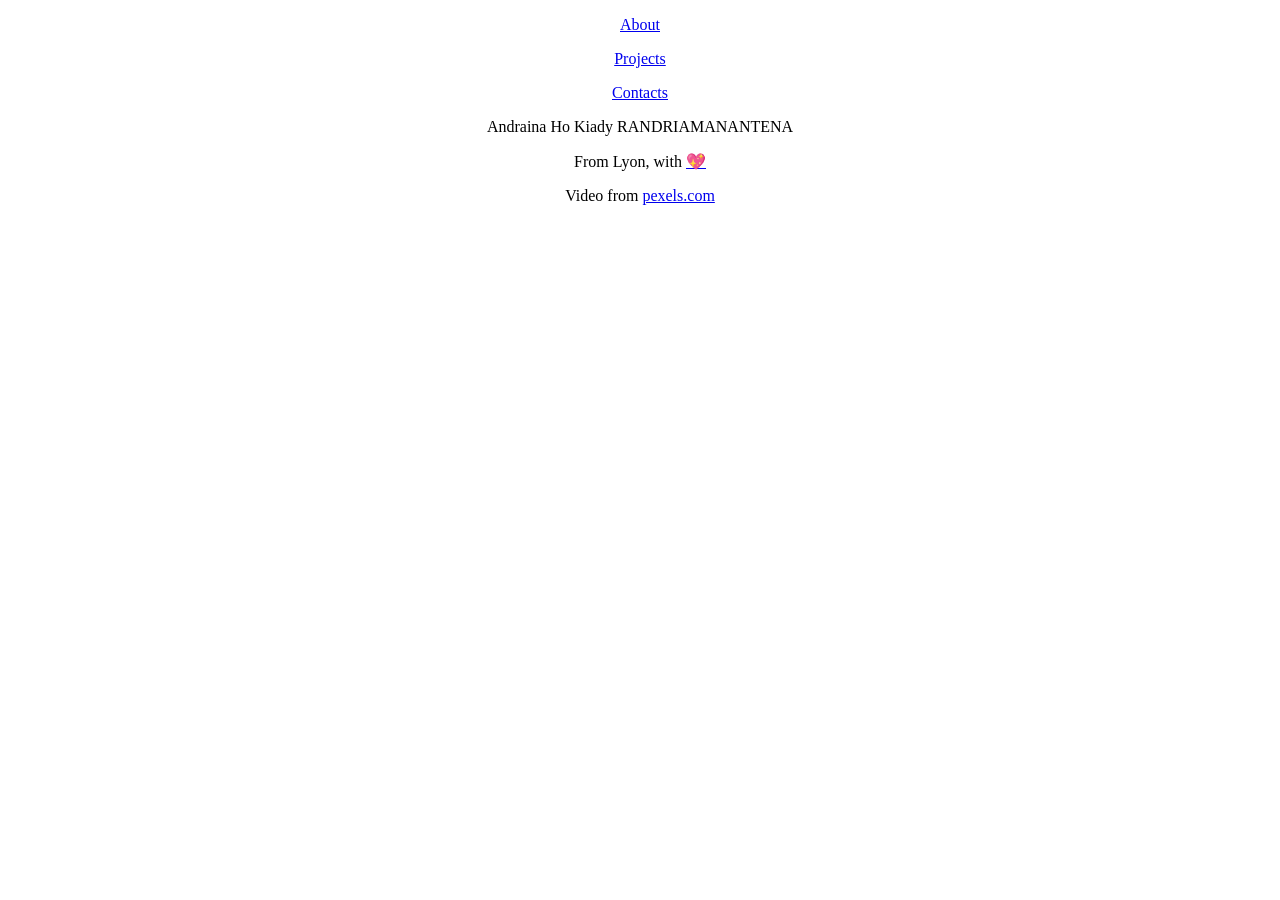
==== index.html @ d19f9515 "refonte" ====
<!DOCTYPE html>
<html>
<head>
	<title>Andraina Ho Kiady</title>
	<meta charset="utf-8">
	<link href="css/main.css" rel="stylesheet" type="text/css">
	<link href="css/index.css" rel="stylesheet" type="text/css">
</head>
<body>
<nav>
	<p><a href="about.html">About</a></p>
	<p><a href="projects.html">Projects</a></p>
	<p><a href="contacts.html">Contacts</a></p>
</nav>
</nav>
	<video autoplay loop id="bgVideo">
		<source src="images/bubbles.webm" type="video/webm">
	</video>
	<section>
		<h1>Hello, world !</h1>
		<h2>Welcome to my page, feel free to move around with the links at the top! :)</h2>
	</section>
	<footer>
		<p>Andraina Ho Kiady RANDRIAMANANTENA</p>
		<p>From Lyon, with  <a href="http://miochan.net/wp-content/images/2009/05/kon-gif-002.gif" id="moemoe">💖</a></p>
		<p>Video from <a href="https://www.pexels.com/video/pattern-abstract-slow-motion-vintage-3958317/">pexels.com</a></p>
	</footer>
</body>
</html>
---- css/index.css ----
@import url('https://fonts.googleapis.com/css2?family=Varela+Round&display=swap');

#bgVideo{
	position: fixed;
	right: 0;
	bottom: 0;
	min-width: 100%;
	min-height: 100%;
	z-index: -100;
}

section {
	display: flex;
	position: absolute;
	flex-direction: column;
	top: 35%;
	width: 100%;
	align-items: center;
	color: white;
	left: 0;
}

h2{
	font-size: 12pt;
	width: 35%;
	text-align: center;
}

h1 {
	font-size: 48pt;
	text-align: center;
}

p{
	text-align: center;
}
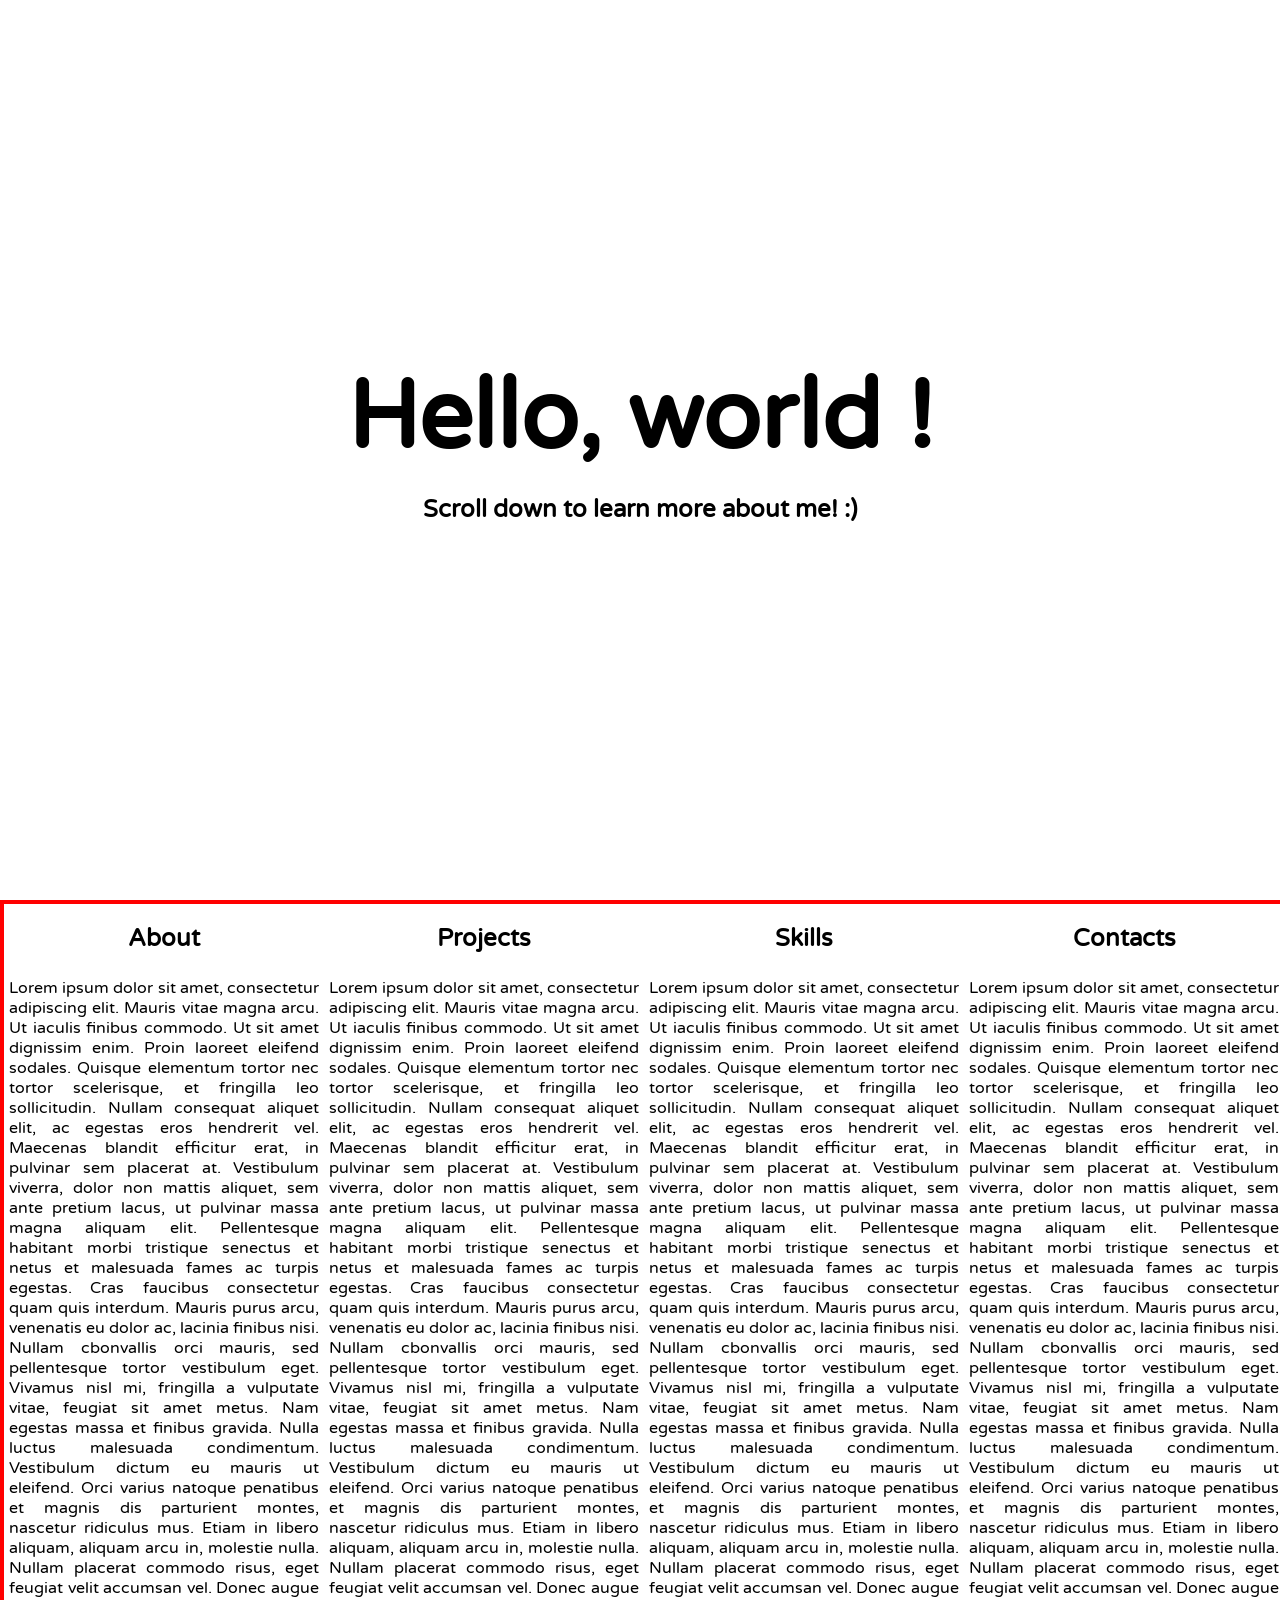
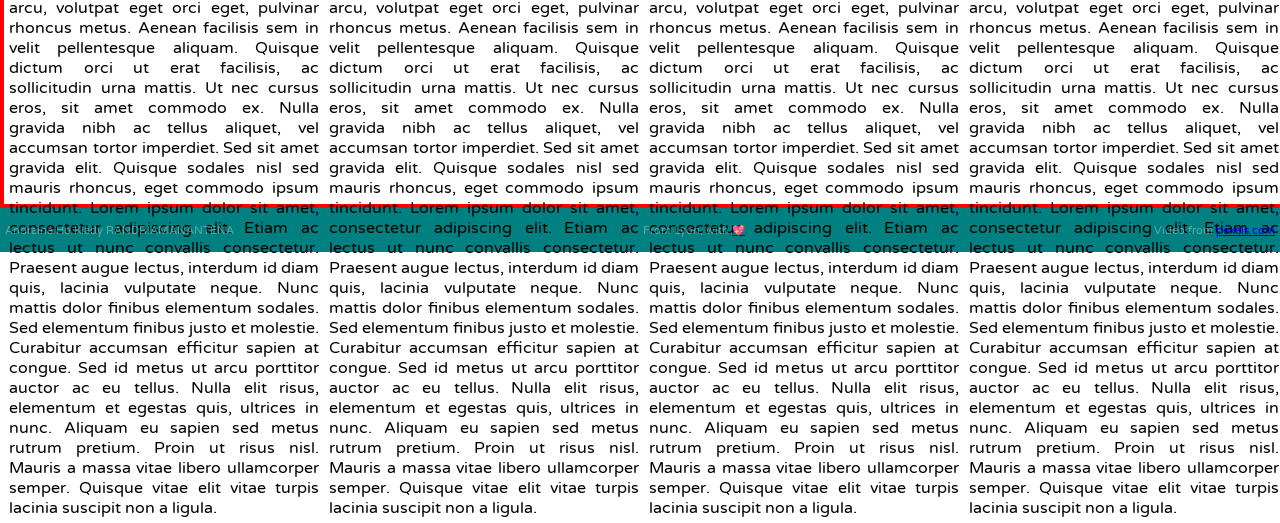
==== commit 0ab3d383: "cleaning up some stuffs" ====
--- a/index.html
+++ b/index.html
@@ -4,22 +4,56 @@
 	<title>Andraina Ho Kiady</title>
 	<meta charset="utf-8">
 	<link href="css/main.css" rel="stylesheet" type="text/css">
-	<link href="css/index.css" rel="stylesheet" type="text/css">
 </head>
 <body>
-<nav>
-	<p><a href="about.html">About</a></p>
-	<p><a href="projects.html">Projects</a></p>
-	<p><a href="contacts.html">Contacts</a></p>
-</nav>
-</nav>
-	<video autoplay loop id="bgVideo">
-		<source src="images/bubbles.webm" type="video/webm">
-	</video>
-	<section>
-		<h1>Hello, world !</h1>
-		<h2>Welcome to my page, feel free to move around with the links at the top! :)</h2>
-	</section>
+	<div id="hello">
+		<div id="greetings">
+			<h1>Hello, world !</h1>
+			<h2>Scroll down to learn more about me! :)</h2>
+		</div>
+	</div>
+	<div id="links">
+		<div class="content">
+			<h2 class="sectionTitle">About</h2>
+			<p class="sectionContent">Lorem ipsum dolor sit amet, consectetur adipiscing elit. Mauris vitae magna arcu. Ut iaculis finibus commodo. Ut sit amet dignissim enim. Proin laoreet eleifend sodales. Quisque elementum tortor nec tortor scelerisque, et fringilla leo sollicitudin. Nullam consequat aliquet elit, ac egestas eros hendrerit vel. Maecenas blandit efficitur erat, in pulvinar sem placerat at. Vestibulum viverra, dolor non mattis aliquet, sem ante pretium lacus, ut pulvinar massa magna aliquam elit. Pellentesque habitant morbi tristique senectus et netus et malesuada fames ac turpis egestas. Cras faucibus consectetur quam quis interdum. Mauris purus arcu, venenatis eu dolor ac, lacinia finibus nisi.
+	
+	Nullam cbonvallis orci mauris, sed pellentesque tortor vestibulum eget. Vivamus nisl mi, fringilla a vulputate vitae, feugiat sit amet metus. Nam egestas massa et finibus gravida. Nulla luctus malesuada condimentum. Vestibulum dictum eu mauris ut eleifend. Orci varius natoque penatibus et magnis dis parturient montes, nascetur ridiculus mus. Etiam in libero aliquam, aliquam arcu in, molestie nulla. Nullam placerat commodo risus, eget feugiat velit accumsan vel. Donec augue arcu, volutpat eget orci eget, pulvinar rhoncus metus. Aenean facilisis sem in velit pellentesque aliquam. Quisque dictum orci ut erat facilisis, ac sollicitudin urna mattis. Ut nec cursus eros, sit amet commodo ex. Nulla gravida nibh ac tellus aliquet, vel accumsan tortor imperdiet. Sed sit amet gravida elit. Quisque sodales nisl sed mauris rhoncus, eget commodo ipsum tincidunt. 
+	
+	Lorem ipsum dolor sit amet, consectetur adipiscing elit. Etiam ac lectus ut nunc convallis consectetur. Praesent augue lectus, interdum id diam quis, lacinia vulputate neque. Nunc mattis dolor finibus elementum sodales. Sed elementum finibus justo et molestie. Curabitur accumsan efficitur sapien at congue. Sed id metus ut arcu porttitor auctor ac eu tellus. Nulla elit risus, elementum et egestas quis, ultrices in nunc. Aliquam eu sapien sed metus rutrum pretium. Proin ut risus nisl. Mauris a massa vitae libero ullamcorper semper.
+	
+	Quisque vitae elit vitae turpis lacinia suscipit non a ligula.</p>
+	</div>
+		<div class="content">
+			<h2 class="sectionTitle">Projects</h2>
+			<p class="sectionContent">Lorem ipsum dolor sit amet, consectetur adipiscing elit. Mauris vitae magna arcu. Ut iaculis finibus commodo. Ut sit amet dignissim enim. Proin laoreet eleifend sodales. Quisque elementum tortor nec tortor scelerisque, et fringilla leo sollicitudin. Nullam consequat aliquet elit, ac egestas eros hendrerit vel. Maecenas blandit efficitur erat, in pulvinar sem placerat at. Vestibulum viverra, dolor non mattis aliquet, sem ante pretium lacus, ut pulvinar massa magna aliquam elit. Pellentesque habitant morbi tristique senectus et netus et malesuada fames ac turpis egestas. Cras faucibus consectetur quam quis interdum. Mauris purus arcu, venenatis eu dolor ac, lacinia finibus nisi.
+	
+	Nullam cbonvallis orci mauris, sed pellentesque tortor vestibulum eget. Vivamus nisl mi, fringilla a vulputate vitae, feugiat sit amet metus. Nam egestas massa et finibus gravida. Nulla luctus malesuada condimentum. Vestibulum dictum eu mauris ut eleifend. Orci varius natoque penatibus et magnis dis parturient montes, nascetur ridiculus mus. Etiam in libero aliquam, aliquam arcu in, molestie nulla. Nullam placerat commodo risus, eget feugiat velit accumsan vel. Donec augue arcu, volutpat eget orci eget, pulvinar rhoncus metus. Aenean facilisis sem in velit pellentesque aliquam. Quisque dictum orci ut erat facilisis, ac sollicitudin urna mattis. Ut nec cursus eros, sit amet commodo ex. Nulla gravida nibh ac tellus aliquet, vel accumsan tortor imperdiet. Sed sit amet gravida elit. Quisque sodales nisl sed mauris rhoncus, eget commodo ipsum tincidunt. 
+	
+	Lorem ipsum dolor sit amet, consectetur adipiscing elit. Etiam ac lectus ut nunc convallis consectetur. Praesent augue lectus, interdum id diam quis, lacinia vulputate neque. Nunc mattis dolor finibus elementum sodales. Sed elementum finibus justo et molestie. Curabitur accumsan efficitur sapien at congue. Sed id metus ut arcu porttitor auctor ac eu tellus. Nulla elit risus, elementum et egestas quis, ultrices in nunc. Aliquam eu sapien sed metus rutrum pretium. Proin ut risus nisl. Mauris a massa vitae libero ullamcorper semper.
+	
+	Quisque vitae elit vitae turpis lacinia suscipit non a ligula.</p>
+		</div>
+		<div class="content">
+			<h2 class="sectionTitle">Skills</h2>
+			<p class="sectionContent">Lorem ipsum dolor sit amet, consectetur adipiscing elit. Mauris vitae magna arcu. Ut iaculis finibus commodo. Ut sit amet dignissim enim. Proin laoreet eleifend sodales. Quisque elementum tortor nec tortor scelerisque, et fringilla leo sollicitudin. Nullam consequat aliquet elit, ac egestas eros hendrerit vel. Maecenas blandit efficitur erat, in pulvinar sem placerat at. Vestibulum viverra, dolor non mattis aliquet, sem ante pretium lacus, ut pulvinar massa magna aliquam elit. Pellentesque habitant morbi tristique senectus et netus et malesuada fames ac turpis egestas. Cras faucibus consectetur quam quis interdum. Mauris purus arcu, venenatis eu dolor ac, lacinia finibus nisi.
+	
+	Nullam cbonvallis orci mauris, sed pellentesque tortor vestibulum eget. Vivamus nisl mi, fringilla a vulputate vitae, feugiat sit amet metus. Nam egestas massa et finibus gravida. Nulla luctus malesuada condimentum. Vestibulum dictum eu mauris ut eleifend. Orci varius natoque penatibus et magnis dis parturient montes, nascetur ridiculus mus. Etiam in libero aliquam, aliquam arcu in, molestie nulla. Nullam placerat commodo risus, eget feugiat velit accumsan vel. Donec augue arcu, volutpat eget orci eget, pulvinar rhoncus metus. Aenean facilisis sem in velit pellentesque aliquam. Quisque dictum orci ut erat facilisis, ac sollicitudin urna mattis. Ut nec cursus eros, sit amet commodo ex. Nulla gravida nibh ac tellus aliquet, vel accumsan tortor imperdiet. Sed sit amet gravida elit. Quisque sodales nisl sed mauris rhoncus, eget commodo ipsum tincidunt. 
+	
+	Lorem ipsum dolor sit amet, consectetur adipiscing elit. Etiam ac lectus ut nunc convallis consectetur. Praesent augue lectus, interdum id diam quis, lacinia vulputate neque. Nunc mattis dolor finibus elementum sodales. Sed elementum finibus justo et molestie. Curabitur accumsan efficitur sapien at congue. Sed id metus ut arcu porttitor auctor ac eu tellus. Nulla elit risus, elementum et egestas quis, ultrices in nunc. Aliquam eu sapien sed metus rutrum pretium. Proin ut risus nisl. Mauris a massa vitae libero ullamcorper semper.
+	
+	Quisque vitae elit vitae turpis lacinia suscipit non a ligula.</p>
+		</div>
+		<div class="content">
+			<h2 class="sectionTitle">Contacts</h2>
+			<p class="sectionContent">Lorem ipsum dolor sit amet, consectetur adipiscing elit. Mauris vitae magna arcu. Ut iaculis finibus commodo. Ut sit amet dignissim enim. Proin laoreet eleifend sodales. Quisque elementum tortor nec tortor scelerisque, et fringilla leo sollicitudin. Nullam consequat aliquet elit, ac egestas eros hendrerit vel. Maecenas blandit efficitur erat, in pulvinar sem placerat at. Vestibulum viverra, dolor non mattis aliquet, sem ante pretium lacus, ut pulvinar massa magna aliquam elit. Pellentesque habitant morbi tristique senectus et netus et malesuada fames ac turpis egestas. Cras faucibus consectetur quam quis interdum. Mauris purus arcu, venenatis eu dolor ac, lacinia finibus nisi.
+	
+	Nullam cbonvallis orci mauris, sed pellentesque tortor vestibulum eget. Vivamus nisl mi, fringilla a vulputate vitae, feugiat sit amet metus. Nam egestas massa et finibus gravida. Nulla luctus malesuada condimentum. Vestibulum dictum eu mauris ut eleifend. Orci varius natoque penatibus et magnis dis parturient montes, nascetur ridiculus mus. Etiam in libero aliquam, aliquam arcu in, molestie nulla. Nullam placerat commodo risus, eget feugiat velit accumsan vel. Donec augue arcu, volutpat eget orci eget, pulvinar rhoncus metus. Aenean facilisis sem in velit pellentesque aliquam. Quisque dictum orci ut erat facilisis, ac sollicitudin urna mattis. Ut nec cursus eros, sit amet commodo ex. Nulla gravida nibh ac tellus aliquet, vel accumsan tortor imperdiet. Sed sit amet gravida elit. Quisque sodales nisl sed mauris rhoncus, eget commodo ipsum tincidunt. 
+	
+	Lorem ipsum dolor sit amet, consectetur adipiscing elit. Etiam ac lectus ut nunc convallis consectetur. Praesent augue lectus, interdum id diam quis, lacinia vulputate neque. Nunc mattis dolor finibus elementum sodales. Sed elementum finibus justo et molestie. Curabitur accumsan efficitur sapien at congue. Sed id metus ut arcu porttitor auctor ac eu tellus. Nulla elit risus, elementum et egestas quis, ultrices in nunc. Aliquam eu sapien sed metus rutrum pretium. Proin ut risus nisl. Mauris a massa vitae libero ullamcorper semper.
+	
+	Quisque vitae elit vitae turpis lacinia suscipit non a ligula.</p>
+		</div>
+	</div>
 	<footer>
 		<p>Andraina Ho Kiady RANDRIAMANANTENA</p>
 		<p>From Lyon, with  <a href="http://miochan.net/wp-content/images/2009/05/kon-gif-002.gif" id="moemoe">💖</a></p>
--- a/css/main.css
+++ b/css/main.css
@@ -0,0 +1,69 @@
+@import url('https://fonts.googleapis.com/css2?family=Varela+Round&display=swap');
+@import url('https://fonts.googleapis.com/css2?family=Changa+One&display=swap');
+
+html, body {
+  margin:0px;
+  height:100vh;
+}
+
+#links {
+	height: 100vh;
+	width: 100vw;
+	display: flex;
+	border: solid 4px red;
+}
+
+#hello {
+	height: 100vh ;
+	background: linear-gradient(rgba(0,255,0,0) 80%, rgba(255,255,255,1)) 80%, url("../media/bg.jpg");
+	background-size: cover;
+	background-repeat: no-repeat;
+	position: relative;
+}
+
+#greetings{
+	position: absolute;
+	top: 40%;
+	left: 0%;
+	width: 100%;
+	text-align: center;
+}
+
+#content{
+	width: 75%;
+	padding: 25px;	
+}
+
+body {
+	font-family: "Varela Round", sans-serif;
+}
+
+
+h1{
+	margin: 0;
+	font-size: 72pt;
+}
+
+
+h1, h2{
+	text-align: center;
+}
+
+p{
+	text-align: justify;
+	padding: 5px;
+}
+
+footer{
+	background: teal;
+	font-size: 8pt;
+	bottom: 0;
+	color: rgba(255,255,255,0.35);
+	text-align: center;
+	justify-content: space-between;
+	display: flex;
+  	width: 100%;
+  	margin: 0 auto;
+}
+
+	
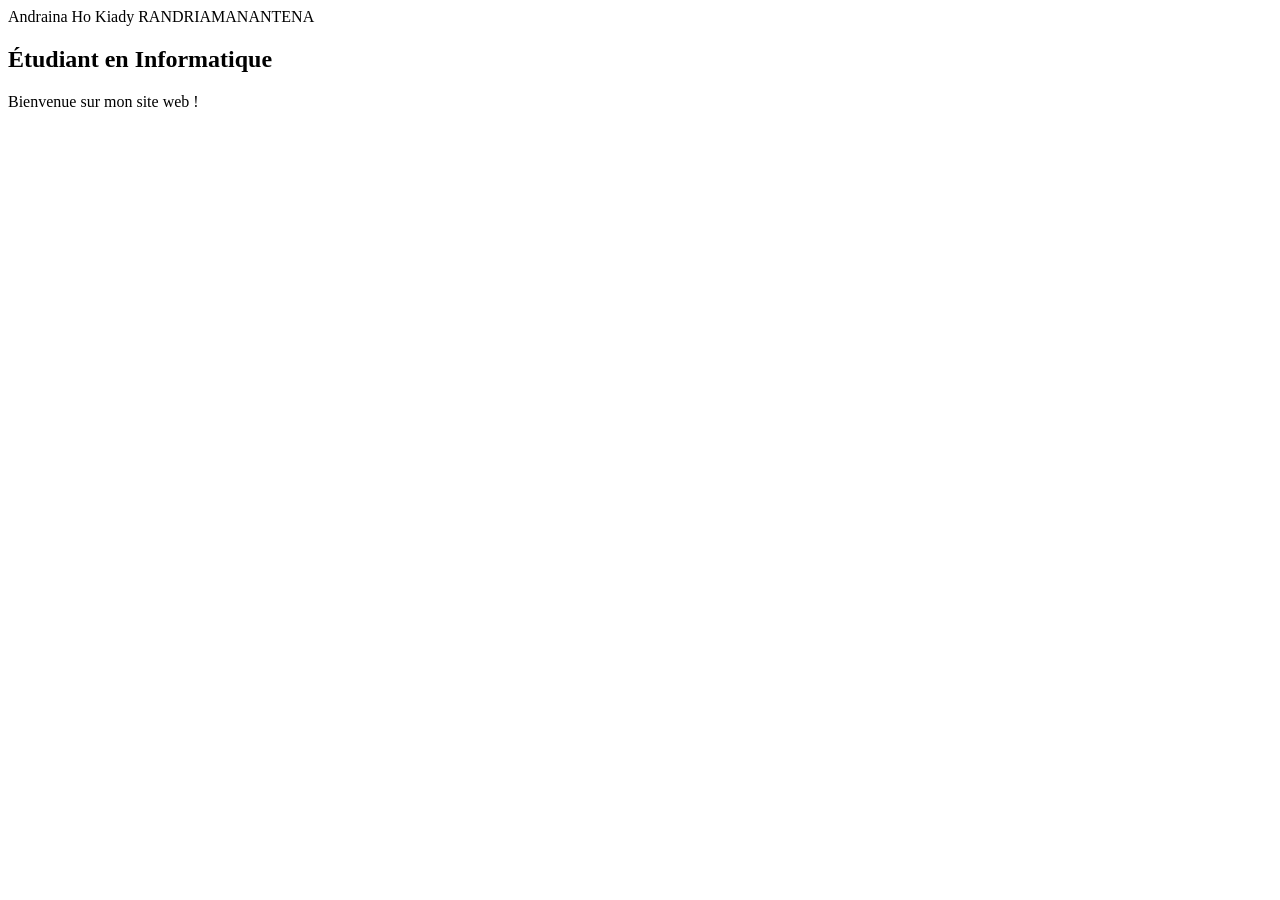
==== commit f3359c1b: "Added p5" ====
--- a/index.html
+++ b/index.html
@@ -1,63 +1,17 @@
 <!DOCTYPE html>
 <html>
-<head>
-	<title>Andraina Ho Kiady</title>
-	<meta charset="utf-8">
-	<link href="css/main.css" rel="stylesheet" type="text/css">
-</head>
-<body>
-	<div id="hello">
-		<div id="greetings">
-			<h1>Hello, world !</h1>
-			<h2>Scroll down to learn more about me! :)</h2>
-		</div>
-	</div>
-	<div id="links">
-		<div class="content">
-			<h2 class="sectionTitle">About</h2>
-			<p class="sectionContent">Lorem ipsum dolor sit amet, consectetur adipiscing elit. Mauris vitae magna arcu. Ut iaculis finibus commodo. Ut sit amet dignissim enim. Proin laoreet eleifend sodales. Quisque elementum tortor nec tortor scelerisque, et fringilla leo sollicitudin. Nullam consequat aliquet elit, ac egestas eros hendrerit vel. Maecenas blandit efficitur erat, in pulvinar sem placerat at. Vestibulum viverra, dolor non mattis aliquet, sem ante pretium lacus, ut pulvinar massa magna aliquam elit. Pellentesque habitant morbi tristique senectus et netus et malesuada fames ac turpis egestas. Cras faucibus consectetur quam quis interdum. Mauris purus arcu, venenatis eu dolor ac, lacinia finibus nisi.
-	
-	Nullam cbonvallis orci mauris, sed pellentesque tortor vestibulum eget. Vivamus nisl mi, fringilla a vulputate vitae, feugiat sit amet metus. Nam egestas massa et finibus gravida. Nulla luctus malesuada condimentum. Vestibulum dictum eu mauris ut eleifend. Orci varius natoque penatibus et magnis dis parturient montes, nascetur ridiculus mus. Etiam in libero aliquam, aliquam arcu in, molestie nulla. Nullam placerat commodo risus, eget feugiat velit accumsan vel. Donec augue arcu, volutpat eget orci eget, pulvinar rhoncus metus. Aenean facilisis sem in velit pellentesque aliquam. Quisque dictum orci ut erat facilisis, ac sollicitudin urna mattis. Ut nec cursus eros, sit amet commodo ex. Nulla gravida nibh ac tellus aliquet, vel accumsan tortor imperdiet. Sed sit amet gravida elit. Quisque sodales nisl sed mauris rhoncus, eget commodo ipsum tincidunt. 
-	
-	Lorem ipsum dolor sit amet, consectetur adipiscing elit. Etiam ac lectus ut nunc convallis consectetur. Praesent augue lectus, interdum id diam quis, lacinia vulputate neque. Nunc mattis dolor finibus elementum sodales. Sed elementum finibus justo et molestie. Curabitur accumsan efficitur sapien at congue. Sed id metus ut arcu porttitor auctor ac eu tellus. Nulla elit risus, elementum et egestas quis, ultrices in nunc. Aliquam eu sapien sed metus rutrum pretium. Proin ut risus nisl. Mauris a massa vitae libero ullamcorper semper.
-	
-	Quisque vitae elit vitae turpis lacinia suscipit non a ligula.</p>
-	</div>
-		<div class="content">
-			<h2 class="sectionTitle">Projects</h2>
-			<p class="sectionContent">Lorem ipsum dolor sit amet, consectetur adipiscing elit. Mauris vitae magna arcu. Ut iaculis finibus commodo. Ut sit amet dignissim enim. Proin laoreet eleifend sodales. Quisque elementum tortor nec tortor scelerisque, et fringilla leo sollicitudin. Nullam consequat aliquet elit, ac egestas eros hendrerit vel. Maecenas blandit efficitur erat, in pulvinar sem placerat at. Vestibulum viverra, dolor non mattis aliquet, sem ante pretium lacus, ut pulvinar massa magna aliquam elit. Pellentesque habitant morbi tristique senectus et netus et malesuada fames ac turpis egestas. Cras faucibus consectetur quam quis interdum. Mauris purus arcu, venenatis eu dolor ac, lacinia finibus nisi.
-	
-	Nullam cbonvallis orci mauris, sed pellentesque tortor vestibulum eget. Vivamus nisl mi, fringilla a vulputate vitae, feugiat sit amet metus. Nam egestas massa et finibus gravida. Nulla luctus malesuada condimentum. Vestibulum dictum eu mauris ut eleifend. Orci varius natoque penatibus et magnis dis parturient montes, nascetur ridiculus mus. Etiam in libero aliquam, aliquam arcu in, molestie nulla. Nullam placerat commodo risus, eget feugiat velit accumsan vel. Donec augue arcu, volutpat eget orci eget, pulvinar rhoncus metus. Aenean facilisis sem in velit pellentesque aliquam. Quisque dictum orci ut erat facilisis, ac sollicitudin urna mattis. Ut nec cursus eros, sit amet commodo ex. Nulla gravida nibh ac tellus aliquet, vel accumsan tortor imperdiet. Sed sit amet gravida elit. Quisque sodales nisl sed mauris rhoncus, eget commodo ipsum tincidunt. 
-	
-	Lorem ipsum dolor sit amet, consectetur adipiscing elit. Etiam ac lectus ut nunc convallis consectetur. Praesent augue lectus, interdum id diam quis, lacinia vulputate neque. Nunc mattis dolor finibus elementum sodales. Sed elementum finibus justo et molestie. Curabitur accumsan efficitur sapien at congue. Sed id metus ut arcu porttitor auctor ac eu tellus. Nulla elit risus, elementum et egestas quis, ultrices in nunc. Aliquam eu sapien sed metus rutrum pretium. Proin ut risus nisl. Mauris a massa vitae libero ullamcorper semper.
-	
-	Quisque vitae elit vitae turpis lacinia suscipit non a ligula.</p>
-		</div>
-		<div class="content">
-			<h2 class="sectionTitle">Skills</h2>
-			<p class="sectionContent">Lorem ipsum dolor sit amet, consectetur adipiscing elit. Mauris vitae magna arcu. Ut iaculis finibus commodo. Ut sit amet dignissim enim. Proin laoreet eleifend sodales. Quisque elementum tortor nec tortor scelerisque, et fringilla leo sollicitudin. Nullam consequat aliquet elit, ac egestas eros hendrerit vel. Maecenas blandit efficitur erat, in pulvinar sem placerat at. Vestibulum viverra, dolor non mattis aliquet, sem ante pretium lacus, ut pulvinar massa magna aliquam elit. Pellentesque habitant morbi tristique senectus et netus et malesuada fames ac turpis egestas. Cras faucibus consectetur quam quis interdum. Mauris purus arcu, venenatis eu dolor ac, lacinia finibus nisi.
-	
-	Nullam cbonvallis orci mauris, sed pellentesque tortor vestibulum eget. Vivamus nisl mi, fringilla a vulputate vitae, feugiat sit amet metus. Nam egestas massa et finibus gravida. Nulla luctus malesuada condimentum. Vestibulum dictum eu mauris ut eleifend. Orci varius natoque penatibus et magnis dis parturient montes, nascetur ridiculus mus. Etiam in libero aliquam, aliquam arcu in, molestie nulla. Nullam placerat commodo risus, eget feugiat velit accumsan vel. Donec augue arcu, volutpat eget orci eget, pulvinar rhoncus metus. Aenean facilisis sem in velit pellentesque aliquam. Quisque dictum orci ut erat facilisis, ac sollicitudin urna mattis. Ut nec cursus eros, sit amet commodo ex. Nulla gravida nibh ac tellus aliquet, vel accumsan tortor imperdiet. Sed sit amet gravida elit. Quisque sodales nisl sed mauris rhoncus, eget commodo ipsum tincidunt. 
-	
-	Lorem ipsum dolor sit amet, consectetur adipiscing elit. Etiam ac lectus ut nunc convallis consectetur. Praesent augue lectus, interdum id diam quis, lacinia vulputate neque. Nunc mattis dolor finibus elementum sodales. Sed elementum finibus justo et molestie. Curabitur accumsan efficitur sapien at congue. Sed id metus ut arcu porttitor auctor ac eu tellus. Nulla elit risus, elementum et egestas quis, ultrices in nunc. Aliquam eu sapien sed metus rutrum pretium. Proin ut risus nisl. Mauris a massa vitae libero ullamcorper semper.
-	
-	Quisque vitae elit vitae turpis lacinia suscipit non a ligula.</p>
-		</div>
-		<div class="content">
-			<h2 class="sectionTitle">Contacts</h2>
-			<p class="sectionContent">Lorem ipsum dolor sit amet, consectetur adipiscing elit. Mauris vitae magna arcu. Ut iaculis finibus commodo. Ut sit amet dignissim enim. Proin laoreet eleifend sodales. Quisque elementum tortor nec tortor scelerisque, et fringilla leo sollicitudin. Nullam consequat aliquet elit, ac egestas eros hendrerit vel. Maecenas blandit efficitur erat, in pulvinar sem placerat at. Vestibulum viverra, dolor non mattis aliquet, sem ante pretium lacus, ut pulvinar massa magna aliquam elit. Pellentesque habitant morbi tristique senectus et netus et malesuada fames ac turpis egestas. Cras faucibus consectetur quam quis interdum. Mauris purus arcu, venenatis eu dolor ac, lacinia finibus nisi.
-	
-	Nullam cbonvallis orci mauris, sed pellentesque tortor vestibulum eget. Vivamus nisl mi, fringilla a vulputate vitae, feugiat sit amet metus. Nam egestas massa et finibus gravida. Nulla luctus malesuada condimentum. Vestibulum dictum eu mauris ut eleifend. Orci varius natoque penatibus et magnis dis parturient montes, nascetur ridiculus mus. Etiam in libero aliquam, aliquam arcu in, molestie nulla. Nullam placerat commodo risus, eget feugiat velit accumsan vel. Donec augue arcu, volutpat eget orci eget, pulvinar rhoncus metus. Aenean facilisis sem in velit pellentesque aliquam. Quisque dictum orci ut erat facilisis, ac sollicitudin urna mattis. Ut nec cursus eros, sit amet commodo ex. Nulla gravida nibh ac tellus aliquet, vel accumsan tortor imperdiet. Sed sit amet gravida elit. Quisque sodales nisl sed mauris rhoncus, eget commodo ipsum tincidunt. 
-	
-	Lorem ipsum dolor sit amet, consectetur adipiscing elit. Etiam ac lectus ut nunc convallis consectetur. Praesent augue lectus, interdum id diam quis, lacinia vulputate neque. Nunc mattis dolor finibus elementum sodales. Sed elementum finibus justo et molestie. Curabitur accumsan efficitur sapien at congue. Sed id metus ut arcu porttitor auctor ac eu tellus. Nulla elit risus, elementum et egestas quis, ultrices in nunc. Aliquam eu sapien sed metus rutrum pretium. Proin ut risus nisl. Mauris a massa vitae libero ullamcorper semper.
-	
-	Quisque vitae elit vitae turpis lacinia suscipit non a ligula.</p>
-		</div>
-	</div>
-	<footer>
-		<p>Andraina Ho Kiady RANDRIAMANANTENA</p>
-		<p>From Lyon, with  <a href="http://miochan.net/wp-content/images/2009/05/kon-gif-002.gif" id="moemoe">💖</a></p>
-		<p>Video from <a href="https://www.pexels.com/video/pattern-abstract-slow-motion-vintage-3958317/">pexels.com</a></p>
-	</footer>
-</body>
+    <head>
+        <meta charset="UTF-8"/>
+        <title>Andraina Ho Kiady</title>
+        <script src="script/p5.js"></script>
+        <script src="script/sketch.js"></script>
+        <link rel="stylesheet" type="text/css" href="css/style.css">
+    </head>
+    <body>
+        <div id="profile"
+            <h1>Andraina Ho Kiady RANDRIAMANANTENA</h1>
+            <h2>Étudiant en Informatique</h2>
+            <p id="description">Bienvenue sur mon site web !</p>
+        </div>
+    </body>
 </html>
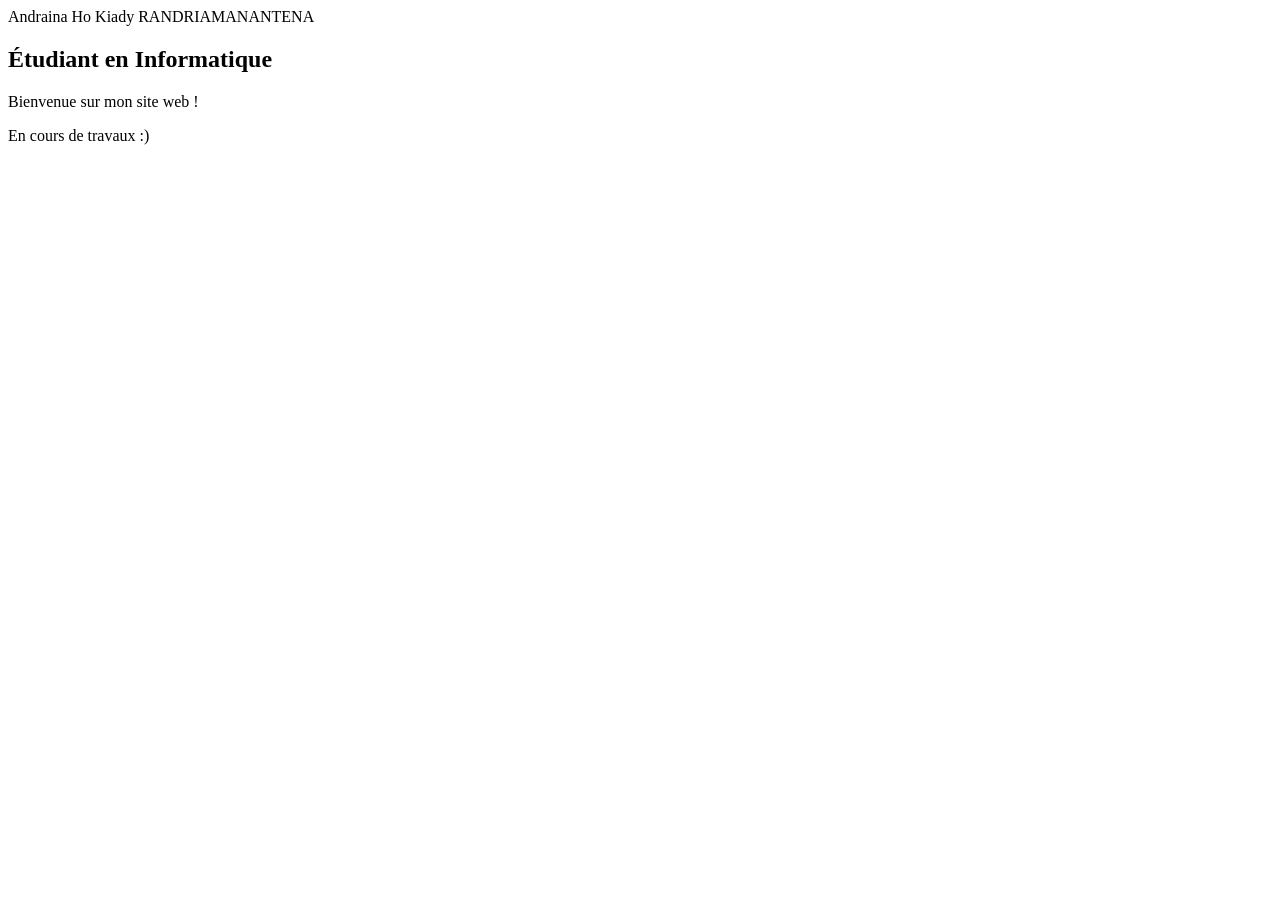
==== commit ffbedc36: "Update index.html" ====
--- a/index.html
+++ b/index.html
@@ -12,6 +12,7 @@
             <h1>Andraina Ho Kiady RANDRIAMANANTENA</h1>
             <h2>Étudiant en Informatique</h2>
             <p id="description">Bienvenue sur mon site web !</p>
+            <p>En cours de travaux :)</p>
         </div>
     </body>
 </html>
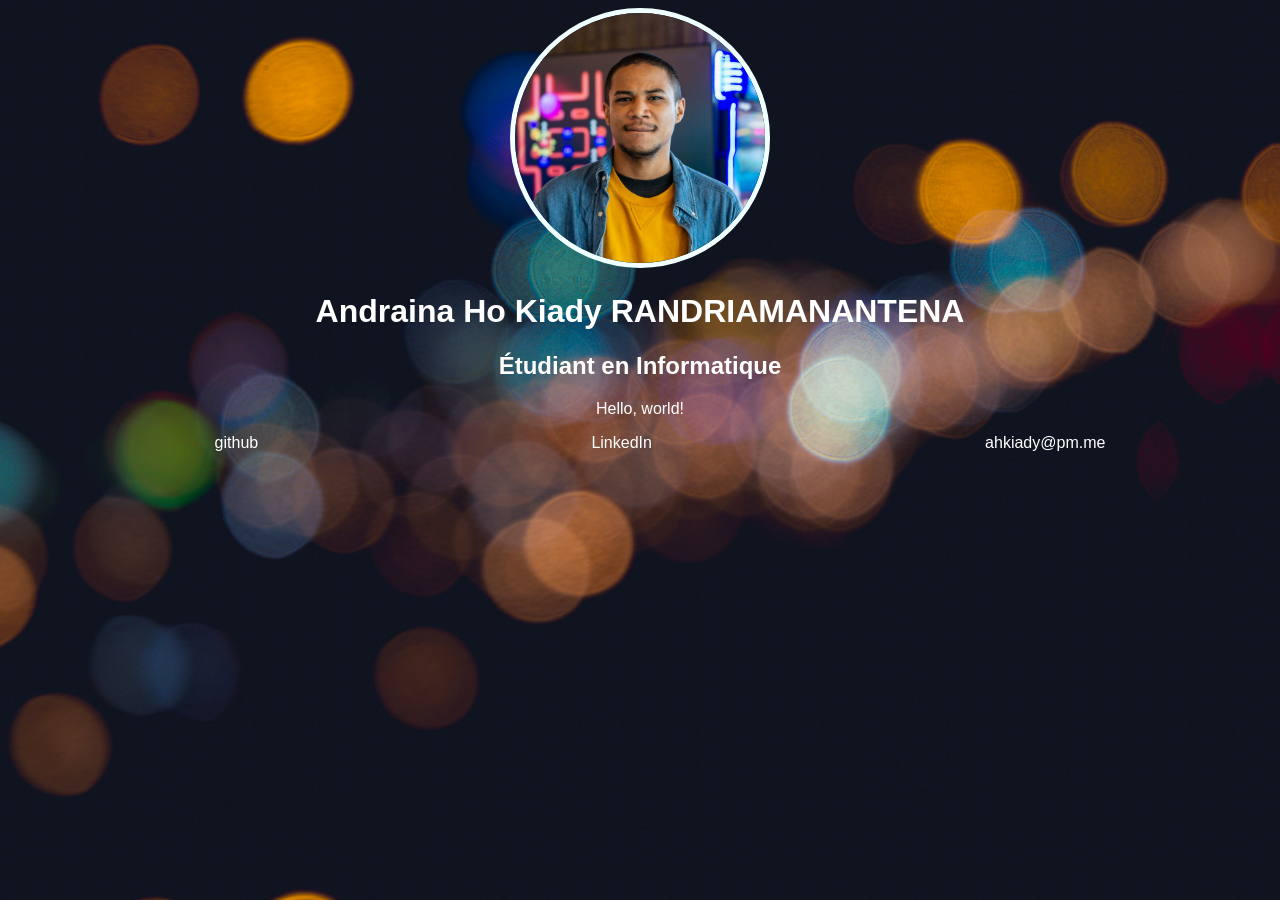
==== commit 6dd3475a: "Update" ====
--- a/index.html
+++ b/index.html
@@ -1,18 +1,24 @@
 <!DOCTYPE html>
-<html>
+<html lang="fr">
     <head>
         <meta charset="UTF-8"/>
         <title>Andraina Ho Kiady</title>
-        <script src="script/p5.js"></script>
-        <script src="script/sketch.js"></script>
-        <link rel="stylesheet" type="text/css" href="css/style.css">
+        <link rel="stylesheet" type="text/css" href="style/index.css">
     </head>
     <body>
-        <div id="profile"
+        <div id="profile">
+            <img id="pfp" src="img/profile.jpg">
             <h1>Andraina Ho Kiady RANDRIAMANANTENA</h1>
             <h2>Étudiant en Informatique</h2>
-            <p id="description">Bienvenue sur mon site web !</p>
-            <p>En cours de travaux :)</p>
+            <p id="desc">Bienvenue sur mon site web !</p>
         </div>
+    <footer>
+        <ul id="netlinks">
+            <li>github</li>
+            <li>LinkedIn</li>
+            <li>ahkiady@pm.me</li>
+        </ul>
+    </footer>
     </body>
 </html>
+<script src="script/script.js"></script>
--- a/style/index.css
+++ b/style/index.css
@@ -0,0 +1,31 @@
+body {
+    font-family: "Noto Sans Condensed", sans-serif;
+    background-image: url("/img/bg.jpg");
+    background-size: cover;
+    color: white;
+}
+
+#profile{
+    text-align: center;
+    width: 55%;
+    margin: 0 auto;
+}
+
+h1 {
+    font-weight: bolder;
+}
+
+#pfp {
+    width: 250px;
+    height: 250px;
+    object-fit: cover;
+    border: azure solid 05px;
+    border-radius: 100%;
+}
+
+#netlinks{
+    list-style: none;
+    display: flex;
+    flex-flow: row;
+    justify-content: space-around;
+}
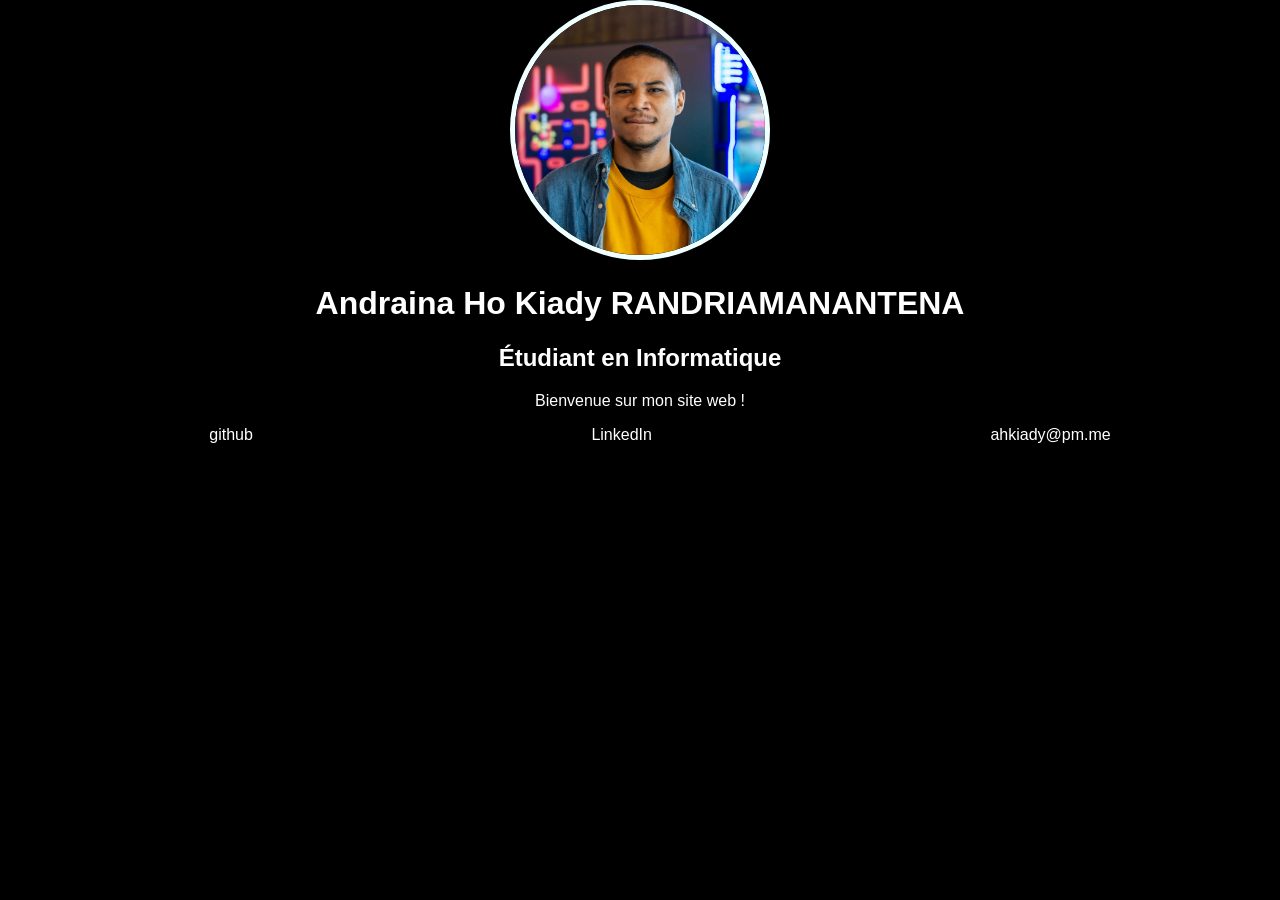
==== commit 9c8e43ed: "Update" ====
--- a/index.html
+++ b/index.html
@@ -6,6 +6,7 @@
         <link rel="stylesheet" type="text/css" href="style/index.css">
     </head>
     <body>
+    <canvas id="canvas" width="400" height="400"></canvas>
         <div id="profile">
             <img id="pfp" src="img/profile.jpg">
             <h1>Andraina Ho Kiady RANDRIAMANANTENA</h1>
--- a/style/index.css
+++ b/style/index.css
@@ -1,8 +1,17 @@
+html, body {
+    margin: 0 !important;
+    padding: 0 !important;
+}
+
 body {
     font-family: "Noto Sans Condensed", sans-serif;
-    background-image: url("/img/bg.jpg");
-    background-size: cover;
     color: white;
+}
+#canvas{
+    position: fixed;
+    left: 0;
+    top: 0;
+    z-index: -1;
 }
 
 #profile{
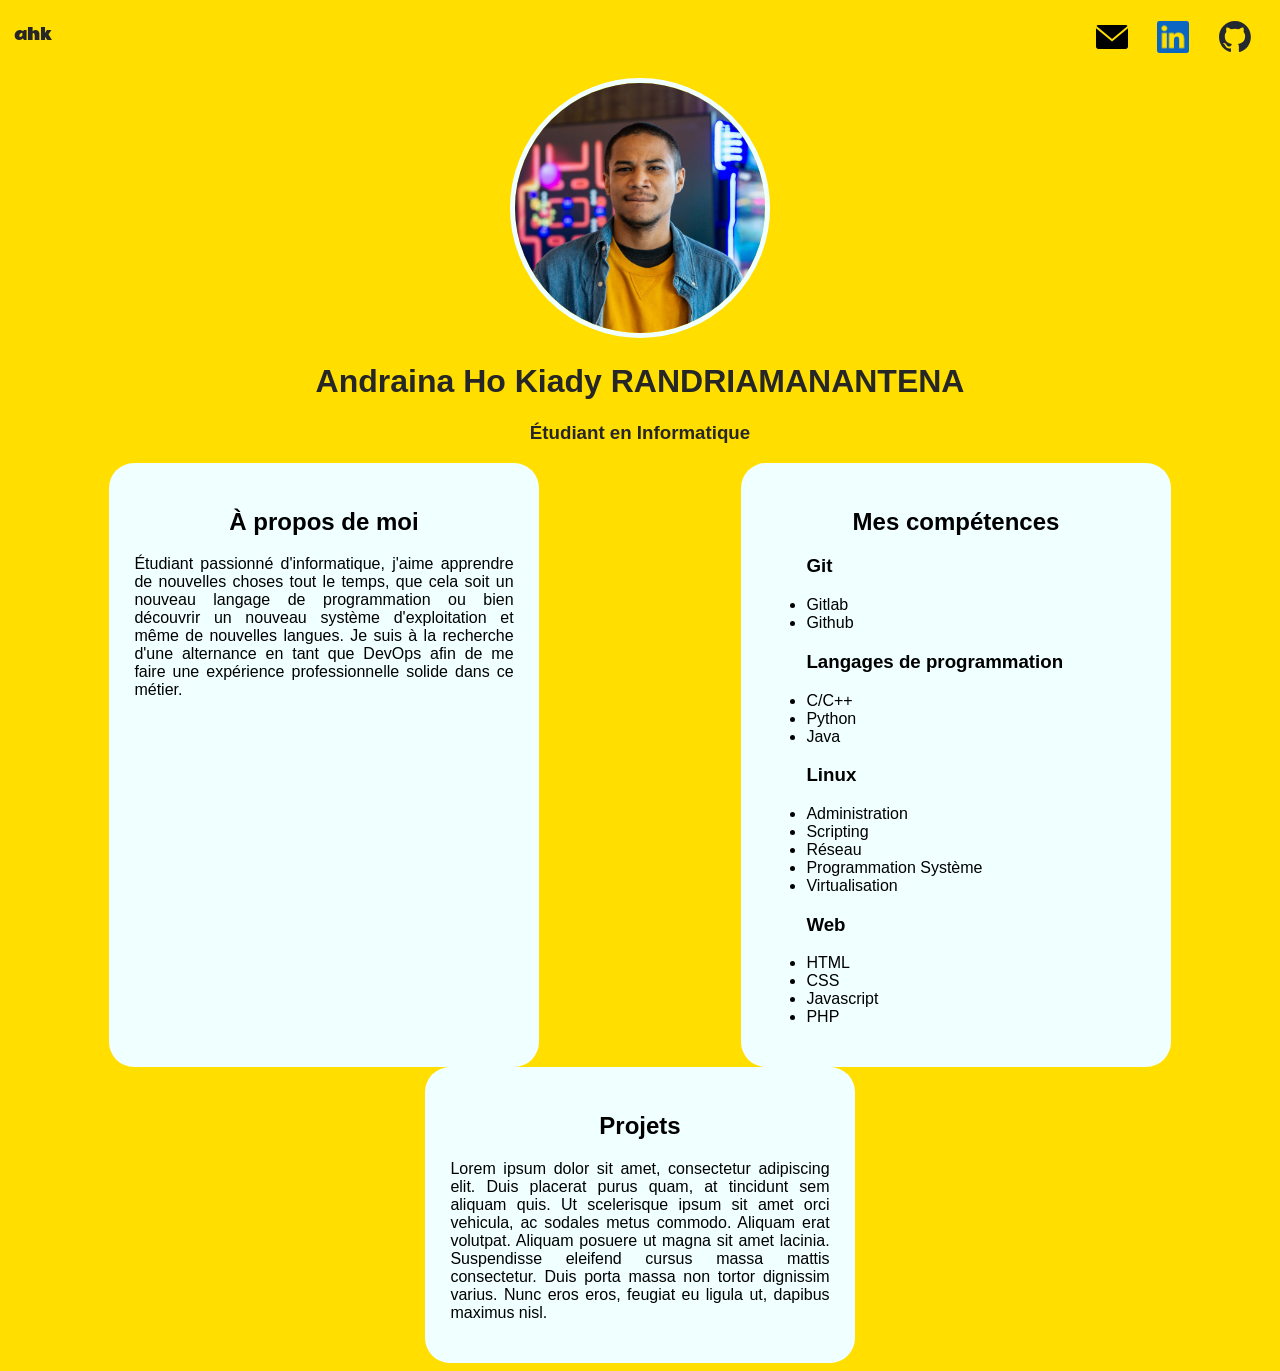
==== commit c6cd7917: "Update" ====
--- a/index.html
+++ b/index.html
@@ -1,25 +1,68 @@
 <!DOCTYPE html>
-<html lang="fr">
+<html lang="fr" xmlns="http://www.w3.org/1999/html">
     <head>
         <meta charset="UTF-8"/>
         <title>Andraina Ho Kiady</title>
         <link rel="stylesheet" type="text/css" href="style/index.css">
     </head>
-    <body>
-    <canvas id="canvas" width="400" height="400"></canvas>
-        <div id="profile">
-            <img id="pfp" src="img/profile.jpg">
-            <h1>Andraina Ho Kiady RANDRIAMANANTENA</h1>
-            <h2>Étudiant en Informatique</h2>
-            <p id="desc">Bienvenue sur mon site web !</p>
+    <body onload="run()">
+    <header>
+        <p id="quotes">ahk</p>
+        <ul id="netlinks">
+            <li><a href="mailto:ahkiady@pm.me"><img src="img/mail_icon.svg" alt="e-mail" style="width: 32px"></a></li>
+            <li><a href="https://www.linkedin.com/in/andraina-ho-kiady-9a690425b/"><img src="img/In-Blue-72.png" alt="LinkedIn" style="width: 32px"></a></li>
+            <li><a href="https://github.com/ahkiady"><img src="img/github-mark.svg" alt="GitHub" style="width: 32px"></a></li>
+        </ul>
+    </header>
+    <div id="profile">
+        <img id="pfp" src="img/profile.jpg" alt="picture">
+        <h1>Andraina Ho Kiady RANDRIAMANANTENA</h1>
+        <h3>Étudiant en Informatique</h3>
+    </div>
+    <div id="container">
+        <div class="about">
+            <h2>À propos de moi</h2>
+            <p>Étudiant passionné d'informatique, j'aime apprendre de nouvelles choses tout le
+                temps, que cela soit un nouveau langage de programmation ou bien découvrir un
+                nouveau système d'exploitation et même de nouvelles langues. Je suis à la
+                recherche d'une alternance en tant que DevOps afin de me faire une expérience
+                professionnelle solide dans ce métier.
+            </p>
         </div>
-    <footer>
-        <ul id="netlinks">
-            <li>github</li>
-            <li>LinkedIn</li>
-            <li>ahkiady@pm.me</li>
-        </ul>
-    </footer>
+        <div class="about">
+            <h2>Mes compétences</h2>
+            <ul><h3>Git</h3>
+                <li>Gitlab</li>
+                <li>Github</li>
+            </ul>
+            <ul><h3>Langages de programmation</h3>
+                <li>C/C++</li>
+                <li>Python</li>
+                <li>Java</li>
+            </ul>
+            <ul><h3>Linux</h3>
+                <li>Administration</li>
+                <li>Scripting</li>
+                <li>Réseau</li>
+                <li>Programmation Système</li>
+                <li>Virtualisation</li>
+            </ul>
+            <ul><h3>Web</h3>
+                <li>HTML</li>
+                <li>CSS</li>
+                <li>Javascript</li>
+                <li>PHP</li>
+            </ul>
+        </div>
+        <div class="about">
+            <h2>Projets</h2>
+            <p>Lorem ipsum dolor sit amet, consectetur adipiscing elit. Duis placerat purus quam, at tincidunt sem aliquam quis.
+                Ut scelerisque ipsum sit amet orci vehicula, ac sodales metus commodo. Aliquam erat volutpat. Aliquam
+                posuere ut magna sit amet lacinia. Suspendisse eleifend cursus massa mattis consectetur. Duis porta
+                massa non tortor dignissim varius. Nunc eros eros, feugiat eu ligula ut, dapibus maximus nisl.
+            </p>
+        </div>
+    </div>
     </body>
 </html>
 <script src="script/script.js"></script>
--- a/style/index.css
+++ b/style/index.css
@@ -1,27 +1,35 @@
-html, body {
-    margin: 0 !important;
-    padding: 0 !important;
+
+@import url('https://fonts.googleapis.com/css2?family=Rammetto+One&display=swap');
+
+h2{
+    text-align: center !important;
 }
 
 body {
+    background: #FFDE00;
+    background-size: cover;
     font-family: "Noto Sans Condensed", sans-serif;
-    color: white;
+    color: #262626;
+    margin-top: 0 !important;
+    padding-top: 0 !important;
 }
+
+html {
+    margin-top: 0 !important;
+    padding-top: 0 !important;
+}
+
 #canvas{
     position: fixed;
     left: 0;
     top: 0;
-    z-index: -1;
+    z-index: -3;
 }
 
 #profile{
     text-align: center;
     width: 55%;
     margin: 0 auto;
-}
-
-h1 {
-    font-weight: bolder;
 }
 
 #pfp {
@@ -32,7 +40,83 @@
     border-radius: 100%;
 }
 
+.about{
+    color: black;
+    background: azure;
+    text-align: center;
+    padding: 25px;
+    width: 30%;
+    border-radius: 25px;
+}
+
+.about:hover, #pfp:hover{
+    animation: 0.25s ease-in 1 forwards chroma;
+}
+
+@keyframes chroma {
+    from{
+        box-shadow:  0 0 rgba(0, 255, 200, .75),
+                     0 0 rgba(255, 0, 120, 0.75),
+                     0 0 rgba(120, 255, 0, 0.75);
+    }
+
+    to{
+        box-shadow: -25px -25px rgba(0, 255, 200, .75),
+                     30px -15px rgba(255, 0, 120, 0.75),
+                     -10px 25px rgba(120, 255, 0, 0.75);
+    }
+}
+
+#container{
+    display: flex;
+    justify-content: space-around;
+    flex-wrap: wrap;
+    & li, h3 {
+        text-align: left;
+    }
+}
+
+p{
+    text-align: justify;
+}
+
+header{
+    top: 0;
+    margin: 0 auto;
+    position: sticky;
+    width: 99%;
+    display: flex;
+    justify-content: flex-start;
+    padding: 5px;
+}
+
+#quotes{
+    font-family: "Rammetto One", sans-serif;
+    font-weight: 400;
+    font-style: normal;
+    flex: 75%;
+}
+
+#quotes:hover, h1:hover{
+    animation: 1s both chromaText;
+}
+
+@keyframes chromaText {
+    from{
+        text-shadow:  0 0 rgba(0, 255, 200, .75),
+        0 0 rgba(255, 0, 120, 0.75),
+        0 0 rgba(120, 255, 0, 0.75);
+    }
+
+    to{
+        text-shadow: -2px -2px rgba(0, 255, 200, .75),
+        3px -1px rgba(255, 0, 120, 0.75),
+        -1px 2px rgba(120, 255, 0, 0.75);
+    }
+}
+
 #netlinks{
+    flex-grow: 1;
     list-style: none;
     display: flex;
     flex-flow: row;
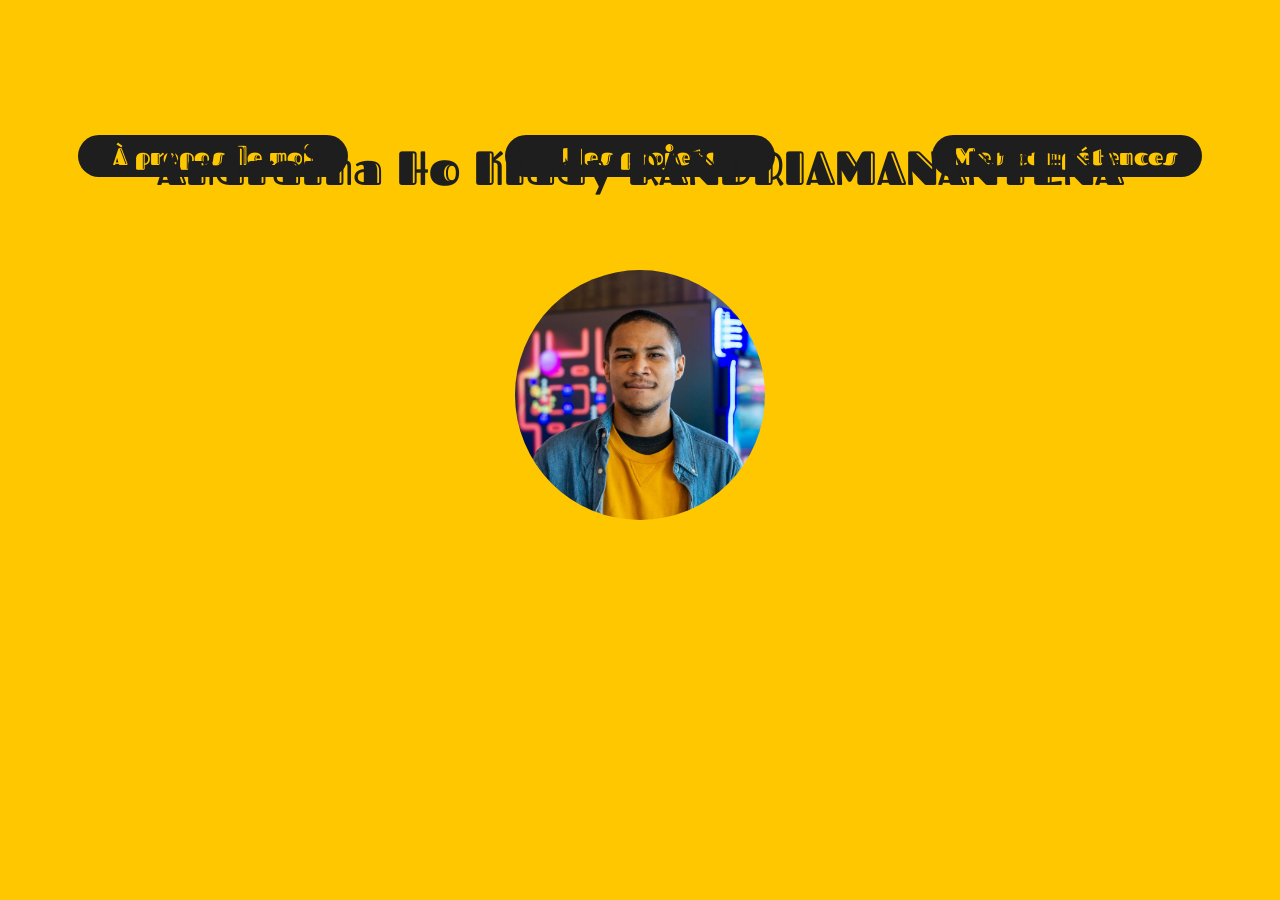
==== commit 51518bd3: "Update" ====
--- a/index.html
+++ b/index.html
@@ -4,65 +4,15 @@
         <meta charset="UTF-8"/>
         <title>Andraina Ho Kiady</title>
         <link rel="stylesheet" type="text/css" href="style/index.css">
+        <script src="script/script.js"></script>
     </head>
-    <body onload="run()">
-    <header>
-        <p id="quotes">ahk</p>
-        <ul id="netlinks">
-            <li><a href="mailto:ahkiady@pm.me"><img src="img/mail_icon.svg" alt="e-mail" style="width: 32px"></a></li>
-            <li><a href="https://www.linkedin.com/in/andraina-ho-kiady-9a690425b/"><img src="img/In-Blue-72.png" alt="LinkedIn" style="width: 32px"></a></li>
-            <li><a href="https://github.com/ahkiady"><img src="img/github-mark.svg" alt="GitHub" style="width: 32px"></a></li>
-        </ul>
-    </header>
-    <div id="profile">
-        <img id="pfp" src="img/profile.jpg" alt="picture">
-        <h1>Andraina Ho Kiady RANDRIAMANANTENA</h1>
-        <h3>Étudiant en Informatique</h3>
-    </div>
-    <div id="container">
-        <div class="about">
-            <h2>À propos de moi</h2>
-            <p>Étudiant passionné d'informatique, j'aime apprendre de nouvelles choses tout le
-                temps, que cela soit un nouveau langage de programmation ou bien découvrir un
-                nouveau système d'exploitation et même de nouvelles langues. Je suis à la
-                recherche d'une alternance en tant que DevOps afin de me faire une expérience
-                professionnelle solide dans ce métier.
-            </p>
-        </div>
-        <div class="about">
-            <h2>Mes compétences</h2>
-            <ul><h3>Git</h3>
-                <li>Gitlab</li>
-                <li>Github</li>
-            </ul>
-            <ul><h3>Langages de programmation</h3>
-                <li>C/C++</li>
-                <li>Python</li>
-                <li>Java</li>
-            </ul>
-            <ul><h3>Linux</h3>
-                <li>Administration</li>
-                <li>Scripting</li>
-                <li>Réseau</li>
-                <li>Programmation Système</li>
-                <li>Virtualisation</li>
-            </ul>
-            <ul><h3>Web</h3>
-                <li>HTML</li>
-                <li>CSS</li>
-                <li>Javascript</li>
-                <li>PHP</li>
-            </ul>
-        </div>
-        <div class="about">
-            <h2>Projets</h2>
-            <p>Lorem ipsum dolor sit amet, consectetur adipiscing elit. Duis placerat purus quam, at tincidunt sem aliquam quis.
-                Ut scelerisque ipsum sit amet orci vehicula, ac sodales metus commodo. Aliquam erat volutpat. Aliquam
-                posuere ut magna sit amet lacinia. Suspendisse eleifend cursus massa mattis consectetur. Duis porta
-                massa non tortor dignissim varius. Nunc eros eros, feugiat eu ligula ut, dapibus maximus nisl.
-            </p>
-        </div>
-    </div>
+    <body>
+    <nav>
+            <div class="clickable" id="about">À propos de moi</div>
+            <div class="clickable" id="projects">Mes projets</div>
+            <div class="clickable" id="skills">Mes compétences</div>
+    </nav>
+            <h1 id="title">Andraina Ho Kiady RANDRIAMANANTENA</h1>
+            <img class="clickable" id="pfp" src="img/profile.jpg" alt="Picture of me" onclick="pictureMove()">
     </body>
 </html>
-<script src="script/script.js"></script>
--- a/style/index.css
+++ b/style/index.css
@@ -1,124 +1,83 @@
+@import url('https://fonts.googleapis.com/css2?family=Fascinate+Inline&display=swap');
 
-@import url('https://fonts.googleapis.com/css2?family=Rammetto+One&display=swap');
-
-h2{
-    text-align: center !important;
-}
-
-body {
-    background: #FFDE00;
-    background-size: cover;
-    font-family: "Noto Sans Condensed", sans-serif;
-    color: #262626;
+html, body {
     margin-top: 0 !important;
     padding-top: 0 !important;
 }
 
-html {
-    margin-top: 0 !important;
-    padding-top: 0 !important;
+body{
+    background-color: #ffc700;
+    display: flex;
+    flex-direction: column;
+    align-items: center;
+    justify-content: center;
 }
 
-#canvas{
-    position: fixed;
-    left: 0;
-    top: 0;
-    z-index: -3;
+#title{
+    font-family: "Fascinate Inline", system-ui;
+    font-size: 36pt;
+
+    text-align: center;
+
+    color: #1E1E1E;
+
+    position: absolute;
+    width: fit-content;
+    margin: auto;
+    top: 15%;
 }
 
-#profile{
-    text-align: center;
-    width: 55%;
+#pfp{
+    border-radius: 100%;
+    width: 250px;
+    height: 250px;
+    object-fit: cover;
+    position: absolute;
+    top: 30%;
     margin: 0 auto;
 }
 
-#pfp {
-    width: 250px;
-    height: 250px;
-    object-fit: cover;
-    border: azure solid 05px;
-    border-radius: 100%;
+#pfp:hover{
+    box-shadow: 50px -50px #00C2FF66,
+                -50px -50px #28A74B66,
+                0px 50px #FF000066;
 }
 
-.about{
-    color: black;
-    background: azure;
-    text-align: center;
-    padding: 25px;
-    width: 30%;
-    border-radius: 25px;
+.clickable{
+    box-shadow: 0px 0px #00C2FF00,
+                0px 0px #28A74B00,
+                0px 0px #FF000000;
+    transition-property: box-shadow;
+    transition-duration: 1s;
+    transition-timing-function: cubic-bezier(0.45, 0.96, 0.34, 1.74);
 }
 
-.about:hover, #pfp:hover{
-    animation: 0.25s ease-in 1 forwards chroma;
+.clickable:hover{
+    cursor: pointer;
 }
 
-@keyframes chroma {
-    from{
-        box-shadow:  0 0 rgba(0, 255, 200, .75),
-                     0 0 rgba(255, 0, 120, 0.75),
-                     0 0 rgba(120, 255, 0, 0.75);
-    }
-
-    to{
-        box-shadow: -25px -25px rgba(0, 255, 200, .75),
-                     30px -15px rgba(255, 0, 120, 0.75),
-                     -10px 25px rgba(120, 255, 0, 0.75);
-    }
+nav{
+    display: flex;
+    flex-direction: row;
+    justify-content: space-around;
+    width: 100%;
+    position: absolute;
+    top: 15%;
 }
 
-#container{
-    display: flex;
-    justify-content: space-around;
-    flex-wrap: wrap;
-    & li, h3 {
-        text-align: left;
-    }
+div.clickable{
+    background-color: #1E1E1E;
+    color: #ffc700;
+    font-family: "Fascinate Inline", system-ui;
+    font-size: 18pt;
+    border-radius: 25px;
+    text-align: center;
+    width: 250px;
+    padding: 5px 10px;
 }
 
-p{
-    text-align: justify;
-}
-
-header{
-    top: 0;
-    margin: 0 auto;
-    position: sticky;
-    width: 99%;
-    display: flex;
-    justify-content: flex-start;
-    padding: 5px;
-}
-
-#quotes{
-    font-family: "Rammetto One", sans-serif;
-    font-weight: 400;
-    font-style: normal;
-    flex: 75%;
-}
-
-#quotes:hover, h1:hover{
-    animation: 1s both chromaText;
-}
-
-@keyframes chromaText {
-    from{
-        text-shadow:  0 0 rgba(0, 255, 200, .75),
-        0 0 rgba(255, 0, 120, 0.75),
-        0 0 rgba(120, 255, 0, 0.75);
-    }
-
-    to{
-        text-shadow: -2px -2px rgba(0, 255, 200, .75),
-        3px -1px rgba(255, 0, 120, 0.75),
-        -1px 2px rgba(120, 255, 0, 0.75);
-    }
-}
-
-#netlinks{
-    flex-grow: 1;
-    list-style: none;
-    display: flex;
-    flex-flow: row;
-    justify-content: space-around;
+div.clickable:hover{
+    box-shadow: 35px -0px #00C2FF66,
+                -38px -7px #28A74B66,
+                -8px 15px #FF000066;
 }
